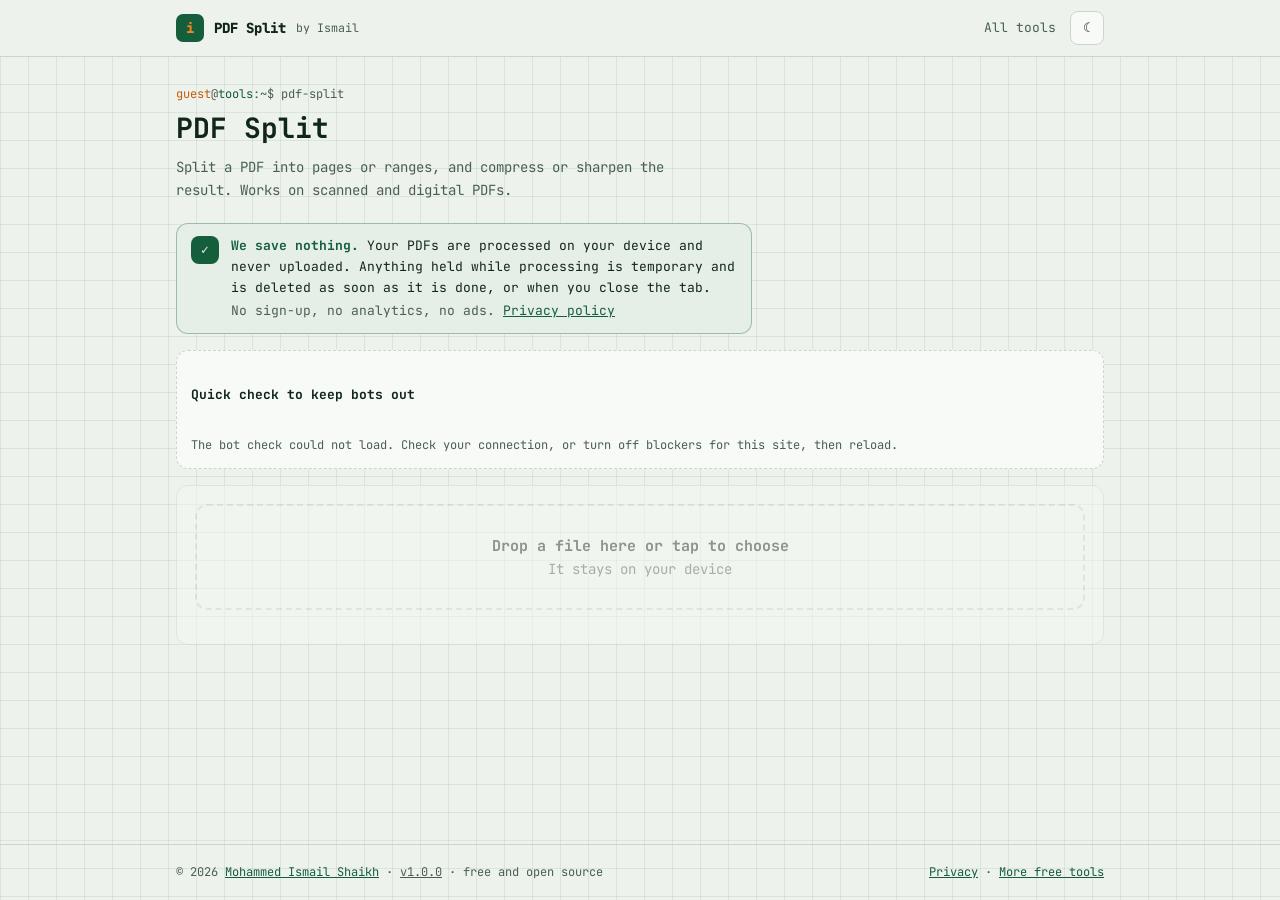
==== public/index.html @ 9765d932 "Start PDF Split" ====
<!doctype html>
<html lang="en">
<head>
<meta charset="utf-8">
<meta http-equiv="Content-Security-Policy" content="default-src 'none'; script-src 'self' https://challenges.cloudflare.com; frame-src https://challenges.cloudflare.com; style-src 'self' 'unsafe-inline'; img-src 'self' data: blob:; font-src 'self'; connect-src 'self' https://*.workers.dev; form-action 'none'; base-uri 'none'">
<meta name="referrer" content="strict-origin-when-cross-origin">
<meta name="viewport" content="width=device-width, initial-scale=1">
<title>PDF Split — Ismail Shaikh</title>
<meta name="description" content="Split a PDF into pages or ranges, and compress or sharpen the result. Works on scanned and digital PDFs.">
<link rel="canonical" href="https://tools.shaikhismail.com/pdf-split/">
<meta property="og:title" content="PDF Split — free, private, in your browser">
<meta property="og:description" content="Split a PDF into pages or ranges, and compress or sharpen the result. Works on scanned and digital PDFs.">
<link rel="icon" href="data:image/svg+xml,<svg xmlns='http://www.w3.org/2000/svg' viewBox='0 0 100 100'><rect width='100' height='100' rx='22' fill='%23155E3B'/><text x='50' y='68' font-size='58' text-anchor='middle' fill='%23F5821F' font-family='monospace' font-weight='bold'>i</text></svg>">
<link rel="stylesheet" href="assets/css/tool.css?v=1.0.0">
</head>
<body>
<header class="top">
  <div class="wrap">
    <a class="brand" href="https://shaikhismail.com/"><span class="logo">i</span>PDF Split <small>by Ismail</small></a>
    <nav>
      <a class="hide-sm" href="/">All tools</a>
      <button class="theme-btn" id="themeBtn" type="button" aria-label="Toggle theme">☾</button>
    </nav>
  </div>
</header>

<main>
  <div class="wrap stack">
    <div>
      <div class="prompt" aria-hidden="true"><span class="u">guest</span>@<span class="d">tools</span>:~$ pdf-split</div>
      <h1>PDF Split</h1>
      <p class="lead">Split a PDF into pages or ranges, and compress or sharpen the result. Works on scanned and digital PDFs.</p>
      <div class="notice" role="note"><span class="ico" aria-hidden="true">✓</span><div><strong>We save nothing.</strong> Your PDFs are processed on your device and never uploaded. Anything held while processing is temporary and is deleted as soon as it is done, or when you close the tab.<p>No sign-up, no analytics, no ads. <a href="privacy.html">Privacy policy</a></p></div></div>
    </div>

    <div class="gate" id="gate"><span class="gate-title">Quick check to keep bots out</span><div class="gate-widget"></div><span class="gate-state" role="status" aria-live="polite">Loading the check…</span></div>

    <div data-gated class="stack">
      <div class="card stack">
        <!-- Build the tool here. Everything inside data-gated stays locked until the bot check passes. -->
        <label class="drop" id="drop">
          <input type="file">
          <strong>Drop a file here or tap to choose</strong>
          <span class="muted">It stays on your device</span>
        </label>
        <p class="muted" id="out" role="status"></p>
      </div>
    </div>
  </div>
</main>

<footer class="foot">
  <div class="wrap">
    <span>&copy; <span id="yr">2026</span> <a href="https://shaikhismail.com/">Mohammed Ismail Shaikh</a> · <a class="ver" id="ver" href="https://github.com/mdism/pdf-split/blob/main/CHANGELOG.md" target="_blank" rel="noopener" title="What changed in this version">v1.0.0</a> · free and open source</span>
    <span><a href="privacy.html">Privacy</a> · <a href="/">More free tools</a></span>
  </div>
</footer>

<script src="assets/js/common.js?v=1.0.0"></script>
<script src="assets/js/app.js?v=1.0.0"></script>
</body>
</html>
---- public/assets/css/tool.css ----
/* Shared styles for the shaikhismail.com free tools.
   Same tokens as the main site: sage paper + forest ink, mint in dark mode, orange for actions. */

/* Font is served from this site (no Google Fonts), so no visitor data goes to a third party. */
@font-face { font-family: 'JetBrains Mono'; font-style: normal; font-weight: 400; font-display: swap; src: url('../fonts/jetbrains-mono-latin-400-normal.woff2') format('woff2'); }
@font-face { font-family: 'JetBrains Mono'; font-style: normal; font-weight: 500; font-display: swap; src: url('../fonts/jetbrains-mono-latin-500-normal.woff2') format('woff2'); }
@font-face { font-family: 'JetBrains Mono'; font-style: normal; font-weight: 700; font-display: swap; src: url('../fonts/jetbrains-mono-latin-700-normal.woff2') format('woff2'); }
@font-face { font-family: 'JetBrains Mono'; font-style: normal; font-weight: 800; font-display: swap; src: url('../fonts/jetbrains-mono-latin-800-normal.woff2') format('woff2'); }

/* ============ TOKENS ============ */
:root {
  --bg:        #EDF2EC;
  --bg-alt:    #E2EADF;
  --surface:   #F7FAF6;
  --ink:       #10261A;
  --ink-soft:  #4A5F52;
  --line:      #C9D6CB;
  --green:     #155E3B;
  --green-2:   #1F8A57;
  --orange:    #C85A06;
  --orange-ink:#FFFFFF;
  --danger:    #B42318;
  --grid:      rgba(21, 94, 59, .09);
  --font:      'JetBrains Mono', ui-monospace, 'SFMono-Regular', Menlo, Consolas, 'DejaVu Sans Mono', monospace;
  color-scheme: light;
}
@media (prefers-color-scheme: dark) {
  :root:not([data-theme="light"]) {
    --bg:        #0E1A14;
    --bg-alt:    #12221A;
    --surface:   #152A1F;
    --ink:       #E3EFE6;
    --ink-soft:  #93AB9C;
    --line:      #25402F;
    --green:     #5FD39A;
    --green-2:   #3FB57C;
    --orange:    #FF9A3D;
    --orange-ink:#1A0F05;
    --danger:    #FF8A7A;
    --grid:      rgba(95, 211, 154, .07);
    color-scheme: dark;
  }
}
:root[data-theme="dark"] {
  --bg:        #0E1A14;
  --bg-alt:    #12221A;
  --surface:   #152A1F;
  --ink:       #E3EFE6;
  --ink-soft:  #93AB9C;
  --line:      #25402F;
  --green:     #5FD39A;
  --green-2:   #3FB57C;
  --orange:    #FF9A3D;
  --orange-ink:#1A0F05;
  --danger:    #FF8A7A;
  --grid:      rgba(95, 211, 154, .07);
  color-scheme: dark;
}

/* ============ BASE ============ */
*, *::before, *::after { box-sizing: border-box; }
html { -webkit-text-size-adjust: 100%; }
body {
  margin: 0; min-height: 100vh; display: flex; flex-direction: column;
  font-family: var(--font); font-size: 14px; line-height: 1.6;
  color: var(--ink); background-color: var(--bg);
  background-image: linear-gradient(var(--grid) 1px, transparent 1px), linear-gradient(90deg, var(--grid) 1px, transparent 1px);
  background-size: 28px 28px;
}
a { color: var(--green); }
h1, h2, h3 { line-height: 1.25; margin: 0 0 .4em; }
.wrap { width: 100%; max-width: 960px; margin: 0 auto; padding: 0 16px; }
.muted { color: var(--ink-soft); }
.sr-only { position: absolute; width: 1px; height: 1px; overflow: hidden; clip: rect(0 0 0 0); white-space: nowrap; }
:focus-visible { outline: 2px solid var(--orange); outline-offset: 2px; }

/* ============ HEADER / FOOTER ============ */
.top { border-bottom: 1px solid var(--line); background: color-mix(in srgb, var(--bg) 88%, transparent); backdrop-filter: blur(6px); position: sticky; top: 0; z-index: 10; }
.top .wrap { display: flex; align-items: center; justify-content: space-between; gap: 12px; height: 56px; }
.brand { display: flex; align-items: center; gap: 10px; text-decoration: none; color: var(--ink); font-weight: 800; }
.brand .logo { width: 28px; height: 28px; border-radius: 7px; background: #155E3B; color: #F5821F; display: grid; place-items: center; font-weight: 800; }
.brand small { font-weight: 400; color: var(--ink-soft); }
.top nav { display: flex; align-items: center; gap: 14px; font-size: 13px; }
.top nav a { text-decoration: none; color: var(--ink-soft); }
.top nav a:hover { color: var(--green); }
.theme-btn { border: 1px solid var(--line); background: var(--surface); color: var(--ink); border-radius: 8px; width: 34px; height: 34px; cursor: pointer; font: inherit; }
main { flex: 1; padding: 28px 0 48px; }
.foot { border-top: 1px solid var(--line); padding: 18px 0; font-size: 12px; color: var(--ink-soft); }
.foot .wrap { display: flex; flex-wrap: wrap; justify-content: space-between; gap: 8px; }

/* ============ PAGE PIECES ============ */
.prompt { font-size: 12px; color: var(--ink-soft); margin-bottom: 6px; }
.prompt .u { color: var(--orange); } .prompt .d { color: var(--green); }
.lead { color: var(--ink-soft); margin: 0 0 22px; max-width: 64ch; }
.card { background: var(--surface); border: 1px solid var(--line); border-radius: 12px; padding: 18px; }
.stack > * + * { margin-top: 16px; }
.grid-2 { display: grid; grid-template-columns: repeat(auto-fit, minmax(260px, 1fr)); gap: 16px; }
.notice { display: flex; gap: 12px; align-items: flex-start; background: color-mix(in srgb, var(--green) 8%, var(--surface)); border: 1px solid color-mix(in srgb, var(--green) 35%, transparent); border-radius: 12px; padding: 12px 14px; font-size: 13px; max-width: 72ch; }
.notice .ico { flex: none; width: 28px; height: 28px; border-radius: 8px; display: grid; place-items: center; background: var(--green); color: var(--bg); font-weight: 800; }
.notice strong { color: var(--green); }
.notice p { margin: 2px 0 0; color: var(--ink-soft); }
.gate { display: flex; flex-wrap: wrap; gap: 8px 16px; align-items: center; background: var(--surface); border: 1px dashed var(--line); border-radius: 12px; padding: 12px 14px; }
.gate .gate-title { font-size: 13px; font-weight: 700; }
.gate .gate-state { font-size: 12px; color: var(--ink-soft); flex-basis: 100%; }
.gate .gate-widget { min-height: 65px; }
[data-gated].locked { opacity: .45; filter: grayscale(.4); pointer-events: none; user-select: none; }
.ver { color: inherit; }
.prose { max-width: 72ch; }
.prose h2 { font-size: 17px; margin-top: 1.6em; }
.prose li + li { margin-top: 4px; }

/* Drop zone */
.drop { display: block; border: 2px dashed var(--line); border-radius: 12px; padding: 28px 16px; text-align: center; cursor: pointer; background: var(--surface); transition: border-color .15s, background .15s; }
.drop:hover, .drop.over { border-color: var(--green); background: color-mix(in srgb, var(--green) 6%, var(--surface)); }
.drop strong { display: block; font-size: 15px; }
.drop input { position: absolute; width: 1px; height: 1px; opacity: 0; }

/* Form controls */
label.f { display: block; font-size: 12px; color: var(--ink-soft); margin-bottom: 4px; }
input[type=number], input[type=text], select {
  width: 100%; font: inherit; color: var(--ink); background: var(--bg); border: 1px solid var(--line);
  border-radius: 8px; padding: 8px 10px; min-height: 38px;
}
input[type=range] { width: 100%; accent-color: var(--green); }
.row { display: flex; flex-wrap: wrap; gap: 12px; align-items: end; }
.row > * { flex: 1 1 140px; }
.seg { display: inline-flex; border: 1px solid var(--line); border-radius: 9px; overflow: hidden; flex-wrap: wrap; }
.seg button { font: inherit; font-size: 13px; border: 0; background: var(--surface); color: var(--ink); padding: 7px 14px; cursor: pointer; }
.seg button + button { border-left: 1px solid var(--line); }
.seg button[aria-pressed=true] { background: var(--green); color: var(--bg); }

.btn { font: inherit; font-weight: 700; border: 1px solid var(--line); background: var(--surface); color: var(--ink); border-radius: 9px; padding: 9px 16px; cursor: pointer; text-decoration: none; display: inline-flex; align-items: center; gap: 6px; }
.btn:hover { border-color: var(--green); }
.btn.primary { background: var(--orange); border-color: var(--orange); color: var(--orange-ink); }
.btn.primary:hover { filter: brightness(1.07); }
.btn:disabled { opacity: .5; cursor: not-allowed; }
.btn.small { padding: 5px 10px; font-size: 12px; font-weight: 500; }
.actions { display: flex; flex-wrap: wrap; gap: 10px; }

/* Result lists */
.list { list-style: none; margin: 0; padding: 0; }
.item { display: flex; align-items: center; gap: 12px; padding: 10px 0; border-top: 1px solid var(--line); }
.item:first-child { border-top: 0; }
.item .thumb { width: 52px; height: 52px; object-fit: cover; border-radius: 8px; border: 1px solid var(--line); flex: none; background: var(--bg-alt); }
.item .info { flex: 1; min-width: 0; }
.item .name { font-weight: 700; overflow: hidden; text-overflow: ellipsis; white-space: nowrap; }
.item .meta { font-size: 12px; color: var(--ink-soft); }
.good { color: var(--green); font-weight: 700; }
.warn { color: var(--orange); font-weight: 700; }
.err  { color: var(--danger); }

/* Stat tiles and tables */
.stats { display: grid; grid-template-columns: repeat(auto-fit, minmax(150px, 1fr)); gap: 12px; }
.stat { background: var(--bg); border: 1px solid var(--line); border-radius: 10px; padding: 12px; }
.stat .k { font-size: 12px; color: var(--ink-soft); }
.stat .v { font-size: 20px; font-weight: 800; font-variant-numeric: tabular-nums; }
.stat.hl .v { color: var(--green); }
.table-wrap { overflow-x: auto; }
table { border-collapse: collapse; width: 100%; font-size: 13px; font-variant-numeric: tabular-nums; }
th, td { text-align: right; padding: 7px 10px; border-bottom: 1px solid var(--line); white-space: nowrap; }
th:first-child, td:first-child { text-align: left; }
th { color: var(--ink-soft); font-weight: 500; }

.tabs { display: flex; gap: 6px; margin-bottom: 16px; flex-wrap: wrap; }
.tabs button { font: inherit; border: 1px solid var(--line); background: var(--surface); color: var(--ink); border-radius: 999px; padding: 6px 16px; cursor: pointer; }
.tabs button[aria-selected=true] { background: var(--green); border-color: var(--green); color: var(--bg); }
[hidden] { display: none !important; }

@media (max-width: 560px) {
  .top nav .hide-sm { display: none; }
  .brand small { display: none; }
}

/* ============ TOOLS INDEX (tools.shaikhismail.com) ============ */
.tools-grid { display: grid; grid-template-columns: repeat(auto-fill, minmax(250px, 1fr)); gap: 16px; }
.tool { display: flex; flex-direction: column; gap: 10px; background: var(--surface); border: 1px solid var(--line); border-radius: 12px; padding: 16px; color: var(--ink); text-decoration: none; transition: border-color .15s, transform .15s; }
a.tool:hover { border-color: var(--green); transform: translateY(-2px); }
.tool .ico { width: 40px; height: 40px; border-radius: 10px; display: grid; place-items: center; background: color-mix(in srgb, var(--green) 14%, transparent); color: var(--green); font-weight: 800; font-size: 15px; }
.tool h2 { margin: 0; font-size: 16px; }
.tool p { margin: 0; font-size: 13px; color: var(--ink-soft); flex: 1; }
.tool .meta { display: flex; justify-content: space-between; gap: 10px; font-size: 12px; color: var(--ink-soft); }
.tool .go { color: var(--orange); font-weight: 700; }
.tool.soon { border-style: dashed; }
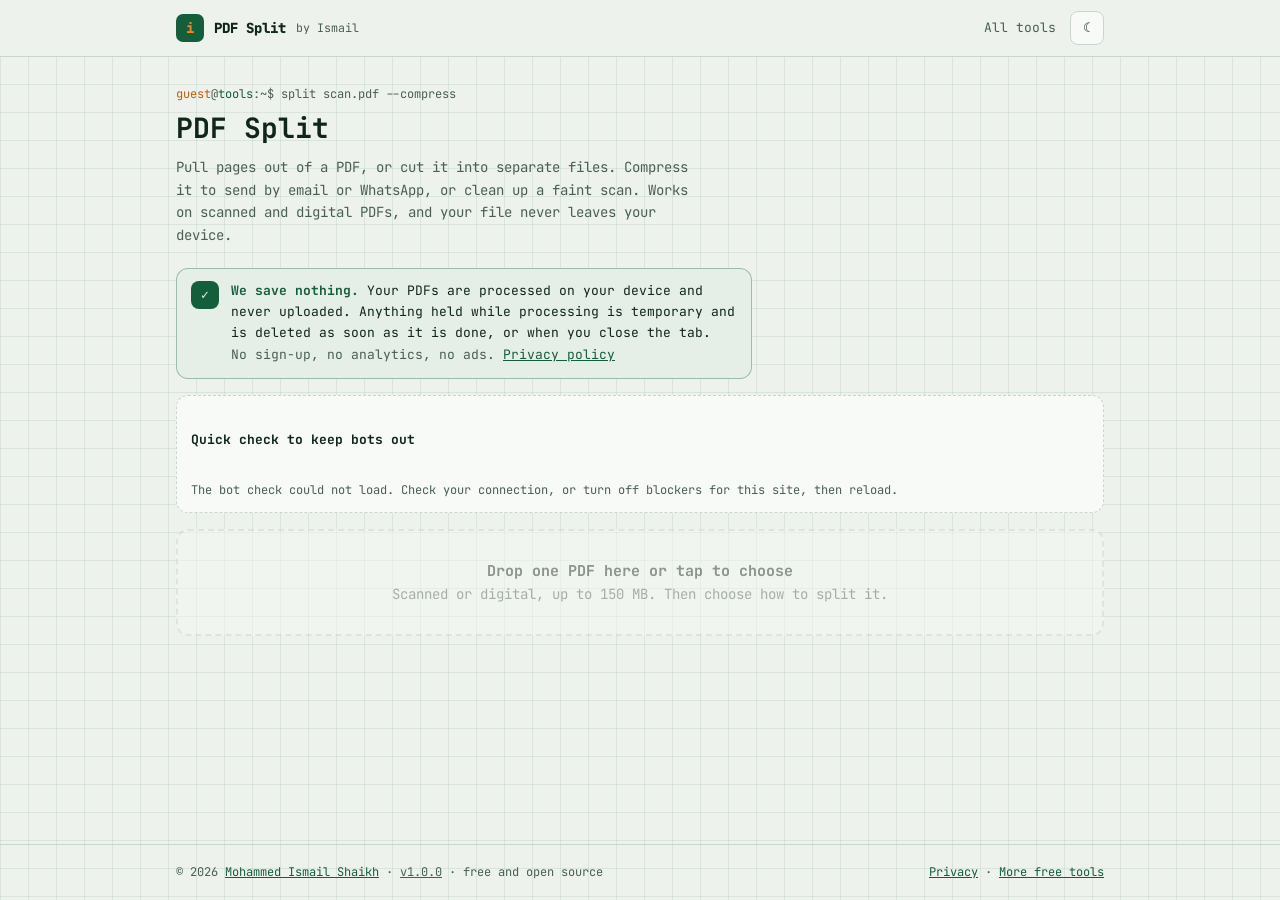
==== commit 1aa88032: "Build PDF Split: compress and enhance options for scanned and digital PDFs" ====
--- a/public/index.html
+++ b/public/index.html
@@ -6,10 +6,10 @@
 <meta name="referrer" content="strict-origin-when-cross-origin">
 <meta name="viewport" content="width=device-width, initial-scale=1">
 <title>PDF Split — Ismail Shaikh</title>
-<meta name="description" content="Split a PDF into pages or ranges, and compress or sharpen the result. Works on scanned and digital PDFs.">
+<meta name="description" content="Split a PDF into pages or ranges, and compress or enhance the result. Scanned or digital.">
 <link rel="canonical" href="https://tools.shaikhismail.com/pdf-split/">
 <meta property="og:title" content="PDF Split — free, private, in your browser">
-<meta property="og:description" content="Split a PDF into pages or ranges, and compress or sharpen the result. Works on scanned and digital PDFs.">
+<meta property="og:description" content="Split a PDF into pages or ranges, and compress or enhance the result. Scanned or digital.">
 <link rel="icon" href="data:image/svg+xml,<svg xmlns='http://www.w3.org/2000/svg' viewBox='0 0 100 100'><rect width='100' height='100' rx='22' fill='%23155E3B'/><text x='50' y='68' font-size='58' text-anchor='middle' fill='%23F5821F' font-family='monospace' font-weight='bold'>i</text></svg>">
 <link rel="stylesheet" href="assets/css/tool.css?v=1.0.0">
 </head>
@@ -27,23 +27,93 @@
 <main>
   <div class="wrap stack">
     <div>
-      <div class="prompt" aria-hidden="true"><span class="u">guest</span>@<span class="d">tools</span>:~$ pdf-split</div>
+      <div class="prompt" aria-hidden="true"><span class="u">guest</span>@<span class="d">tools</span>:~$ split scan.pdf --compress</div>
       <h1>PDF Split</h1>
-      <p class="lead">Split a PDF into pages or ranges, and compress or sharpen the result. Works on scanned and digital PDFs.</p>
+      <p class="lead">Pull pages out of a PDF, or cut it into separate files. Compress it to send by email or WhatsApp, or clean up a faint scan. Works on scanned and digital PDFs, and your file never leaves your device.</p>
       <div class="notice" role="note"><span class="ico" aria-hidden="true">✓</span><div><strong>We save nothing.</strong> Your PDFs are processed on your device and never uploaded. Anything held while processing is temporary and is deleted as soon as it is done, or when you close the tab.<p>No sign-up, no analytics, no ads. <a href="privacy.html">Privacy policy</a></p></div></div>
     </div>
 
     <div class="gate" id="gate"><span class="gate-title">Quick check to keep bots out</span><div class="gate-widget"></div><span class="gate-state" role="status" aria-live="polite">Loading the check…</span></div>
 
     <div data-gated class="stack">
-      <div class="card stack">
-        <!-- Build the tool here. Everything inside data-gated stays locked until the bot check passes. -->
-        <label class="drop" id="drop">
-          <input type="file">
-          <strong>Drop a file here or tap to choose</strong>
-          <span class="muted">It stays on your device</span>
-        </label>
-        <p class="muted" id="out" role="status"></p>
+      <label class="drop" id="drop">
+        <input type="file" accept="application/pdf,.pdf">
+        <strong>Drop one PDF here or tap to choose</strong>
+        <span class="muted">Scanned or digital, up to 150 MB. Then choose how to split it.</span>
+      </label>
+
+      <div class="card stack" id="card" hidden>
+        <div><div class="name" id="fileName" style="font-weight:700;overflow-wrap:anywhere"></div><div class="muted" id="fileInfo" style="font-size:12px"></div></div>
+
+        <div>
+          <span class="f">How to split</span>
+          <div class="seg" role="group" aria-label="Split mode" id="modes">
+            <button type="button" data-mode="extract" aria-pressed="true">Extract pages</button>
+            <button type="button" data-mode="ranges" aria-pressed="false">Each range as a file</button>
+            <button type="button" data-mode="each" aria-pressed="false">Every page</button>
+            <button type="button" data-mode="chunks" aria-pressed="false">Every N pages</button>
+          </div>
+        </div>
+        <div id="modeRange">
+          <label class="f" for="range">Pages</label>
+          <input id="range" type="text" placeholder="e.g. 1-3, 5, 8-end" autocomplete="off">
+          <div class="muted" id="rangeHint" style="font-size:12px"></div>
+        </div>
+        <div id="modeChunks" hidden>
+          <label class="f" for="chunk">Pages per file</label>
+          <input id="chunk" type="number" min="1" value="2" inputmode="numeric">
+        </div>
+
+        <div class="opts stack" id="opts">
+          <div>
+            <span class="f">Output quality</span>
+            <div class="seg" role="group" aria-label="Output quality" data-opt="mode">
+              <button type="button" data-v="original" aria-pressed="true">Keep original</button>
+              <button type="button" data-v="compress" aria-pressed="false">Compress</button>
+              <button type="button" data-v="enhance" aria-pressed="false">Enhance</button>
+            </div>
+            <p class="muted hint" style="font-size:12px;margin:6px 0 0"></p>
+          </div>
+          <div data-show="compress" hidden>
+            <span class="f">Strength</span>
+            <div class="seg" role="group" aria-label="Compression strength" data-opt="level">
+              <button type="button" data-v="light" aria-pressed="false">Light</button>
+              <button type="button" data-v="balanced" aria-pressed="true">Balanced</button>
+              <button type="button" data-v="strong" aria-pressed="false">Strong</button>
+            </div>
+          </div>
+          <div data-show="enhance" hidden>
+            <span class="f">Sharpness</span>
+            <div class="seg" role="group" aria-label="Enhance sharpness" data-opt="enhance">
+              <button type="button" data-v="standard" aria-pressed="true">Standard</button>
+              <button type="button" data-v="high" aria-pressed="false">Maximum (300 dpi)</button>
+            </div>
+          </div>
+          <div class="row" data-show="changed" hidden>
+            <div>
+              <label class="f" for="optColor">Colour</label>
+              <select id="optColor" data-opt="color">
+                <option value="color">Keep colour</option>
+                <option value="gray">Greyscale (smaller)</option>
+                <option value="bw">Black &amp; white (smallest, for text)</option>
+              </select>
+            </div>
+            <div>
+              <label class="f" for="optType">Page type</label>
+              <select id="optType" data-opt="pageType">
+                <option value="auto">Detect each page</option>
+                <option value="scanned">Treat all as scanned</option>
+                <option value="digital">Treat all as digital</option>
+              </select>
+            </div>
+          </div>
+        </div>
+        <div class="actions">
+          <button class="btn primary" id="go" type="button">Split &amp; download</button>
+          <button class="btn" id="again" type="button">Choose another PDF</button>
+        </div>
+        <p class="muted" id="status" role="status" aria-live="polite" hidden></p>
+        <p class="err" id="err" hidden></p>
       </div>
     </div>
   </div>
@@ -57,6 +127,9 @@
 </footer>
 
 <script src="assets/js/common.js?v=1.0.0"></script>
+<script src="assets/vendor/pdf-lib.min.js"></script>
+<script src="assets/vendor/fflate.min.js"></script>
+<script src="assets/js/pdf-engine.js?v=1.0.0"></script>
 <script src="assets/js/app.js?v=1.0.0"></script>
 </body>
 </html>
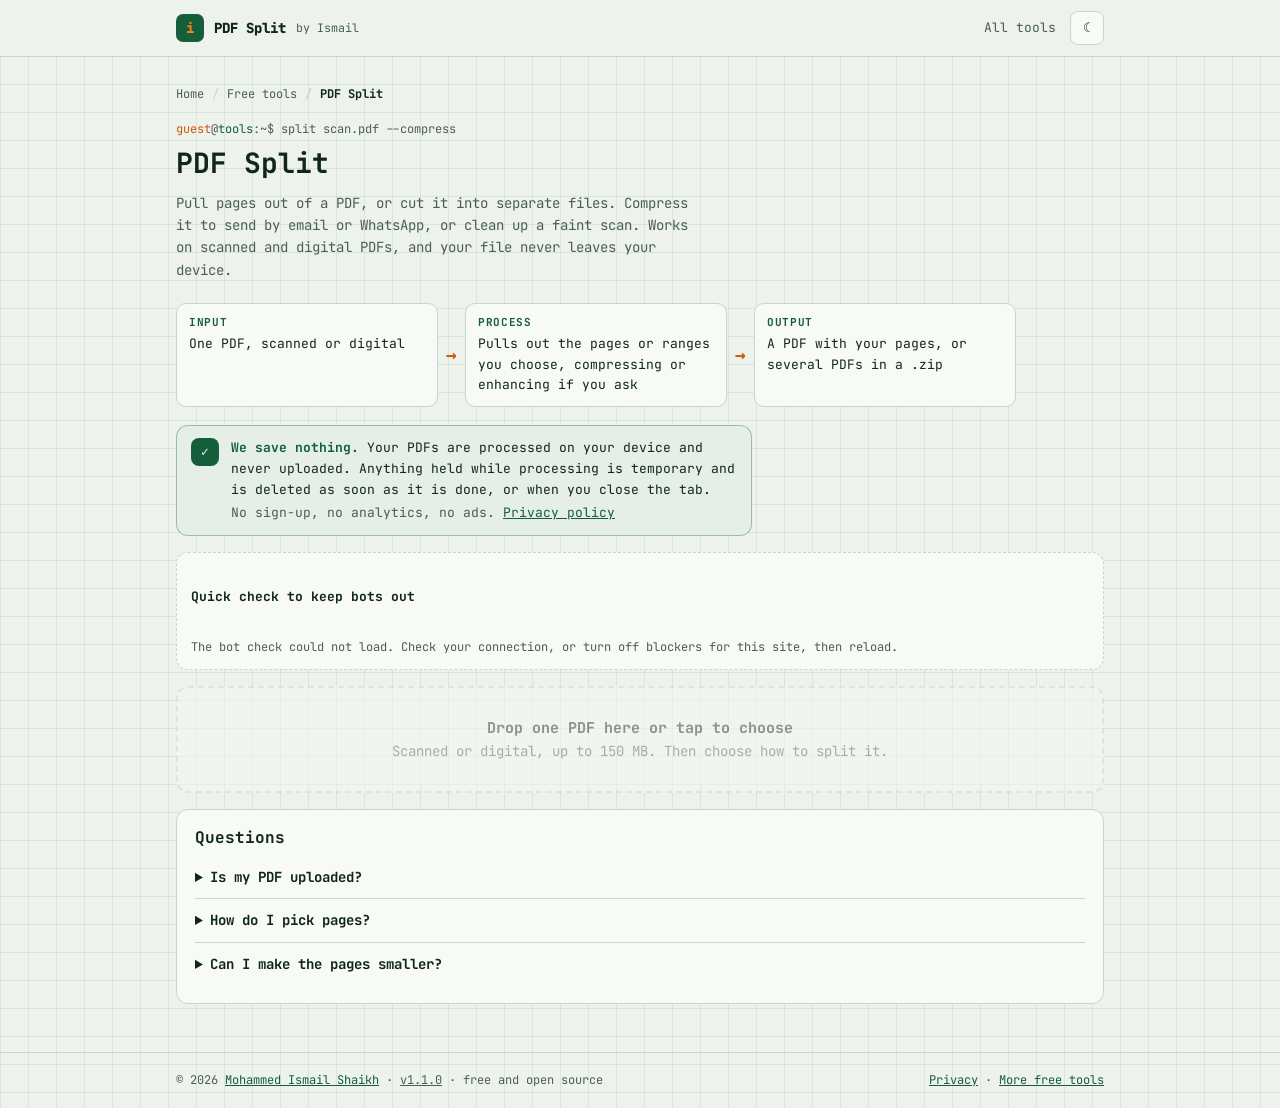
==== commit ea4d827c: "updated" ====
--- a/public/index.html
+++ b/public/index.html
@@ -5,13 +5,27 @@
 <meta http-equiv="Content-Security-Policy" content="default-src 'none'; script-src 'self' https://challenges.cloudflare.com; frame-src https://challenges.cloudflare.com; style-src 'self' 'unsafe-inline'; img-src 'self' data: blob:; font-src 'self'; connect-src 'self' https://*.workers.dev; form-action 'none'; base-uri 'none'">
 <meta name="referrer" content="strict-origin-when-cross-origin">
 <meta name="viewport" content="width=device-width, initial-scale=1">
-<title>PDF Split — Ismail Shaikh</title>
-<meta name="description" content="Split a PDF into pages or ranges, and compress or enhance the result. Scanned or digital.">
+<!-- seo -->
+<title>Split PDF Online Free: Extract Pages, Ranges or Every Page (No Upload)</title>
+<meta name="description" content="Split a PDF for free: extract pages, save each range or every page as its own file, and compress or clean up scans. Runs in your browser, nothing is uploaded.">
+<meta name="robots" content="index, follow, max-image-preview:large">
 <link rel="canonical" href="https://tools.shaikhismail.com/pdf-split/">
-<meta property="og:title" content="PDF Split — free, private, in your browser">
-<meta property="og:description" content="Split a PDF into pages or ranges, and compress or enhance the result. Scanned or digital.">
+<meta name="author" content="Mohammed Ismail Shaikh">
+<meta name="theme-color" content="#155E3B">
+<meta property="og:type" content="website">
+<meta property="og:site_name" content="Free tools by Ismail Shaikh">
+<meta property="og:locale" content="en_IN">
+<meta property="og:url" content="https://tools.shaikhismail.com/pdf-split/">
+<meta property="og:title" content="Split PDF Online Free: Extract Pages, Ranges or Every Page (No Upload)">
+<meta property="og:description" content="Split a PDF for free: extract pages, save each range or every page as its own file, and compress or clean up scans. Runs in your browser, nothing is uploaded.">
+<meta property="og:image" content="https://tools.shaikhismail.com/pdf-split/assets/og.png">
+<meta property="og:image:width" content="1200">
+<meta property="og:image:height" content="630">
+<meta name="twitter:card" content="summary_large_image">
+<script type="application/ld+json">{"@context":"https://schema.org","@graph":[{"@type":"WebApplication","name":"PDF Split","url":"https://tools.shaikhismail.com/pdf-split/","description":"Split a PDF for free: extract pages, save each range or every page as its own file, and compress or clean up scans. Runs in your browser, nothing is uploaded.","applicationCategory":"UtilitiesApplication","operatingSystem":"Any (runs in your web browser)","browserRequirements":"Requires JavaScript","isAccessibleForFree":true,"offers":{"@type":"Offer","price":"0","priceCurrency":"INR"},"featureList":["Extract chosen pages","Each range as a file","Every page or every N pages","Compress the result","Enhance faint scans"],"image":"https://tools.shaikhismail.com/pdf-split/assets/og.png","inLanguage":"en","author":{"@type":"Person","name":"Mohammed Ismail Shaikh","url":"https://shaikhismail.com/"},"publisher":{"@type":"Person","name":"Mohammed Ismail Shaikh","url":"https://shaikhismail.com/"}},{"@type":"BreadcrumbList","itemListElement":[{"@type":"ListItem","position":1,"name":"Home","item":"https://shaikhismail.com/"},{"@type":"ListItem","position":2,"name":"Free tools","item":"https://tools.shaikhismail.com/"},{"@type":"ListItem","position":3,"name":"PDF Split","item":"https://tools.shaikhismail.com/pdf-split/"}]},{"@type":"FAQPage","mainEntity":[{"@type":"Question","name":"Is my PDF uploaded?","acceptedAnswer":{"@type":"Answer","text":"No. The PDF is split by your own browser and never leaves your device. Nothing is saved."}},{"@type":"Question","name":"How do I pick pages?","acceptedAnswer":{"@type":"Answer","text":"Type pages and ranges like 1-3, 5 to extract them into one PDF, or choose to save each range, every page or every N pages as separate files."}},{"@type":"Question","name":"Can I make the pages smaller?","acceptedAnswer":{"@type":"Answer","text":"Yes. Choose Compress, and pick greyscale or black and white for the smallest files. Enhance cleans up faint scans."}}]}]}</script>
+<!-- /seo -->
 <link rel="icon" href="data:image/svg+xml,<svg xmlns='http://www.w3.org/2000/svg' viewBox='0 0 100 100'><rect width='100' height='100' rx='22' fill='%23155E3B'/><text x='50' y='68' font-size='58' text-anchor='middle' fill='%23F5821F' font-family='monospace' font-weight='bold'>i</text></svg>">
-<link rel="stylesheet" href="assets/css/tool.css?v=1.0.0">
+<link rel="stylesheet" href="assets/css/tool.css?v=1.1.0">
 </head>
 <body>
 <header class="top">
@@ -26,10 +40,16 @@
 
 <main>
   <div class="wrap stack">
+<!-- crumbs -->
+    <nav class="crumbs" aria-label="Breadcrumb"><ol><li><a href="https://shaikhismail.com/">Home</a></li><li><a href="/">Free tools</a></li><li aria-current="page">PDF Split</li></ol></nav>
+<!-- /crumbs -->
     <div>
       <div class="prompt" aria-hidden="true"><span class="u">guest</span>@<span class="d">tools</span>:~$ split scan.pdf --compress</div>
       <h1>PDF Split</h1>
       <p class="lead">Pull pages out of a PDF, or cut it into separate files. Compress it to send by email or WhatsApp, or clean up a faint scan. Works on scanned and digital PDFs, and your file never leaves your device.</p>
+<!-- flow -->
+      <ol class="flow" aria-label="How it works"><li><b>Input</b>One PDF, scanned or digital</li><li class="arrow" aria-hidden="true">→</li><li><b>Process</b>Pulls out the pages or ranges you choose, compressing or enhancing if you ask</li><li class="arrow" aria-hidden="true">→</li><li><b>Output</b>A PDF with your pages, or several PDFs in a .zip</li></ol>
+<!-- /flow -->
       <div class="notice" role="note"><span class="ico" aria-hidden="true">✓</span><div><strong>We save nothing.</strong> Your PDFs are processed on your device and never uploaded. Anything held while processing is temporary and is deleted as soon as it is done, or when you close the tab.<p>No sign-up, no analytics, no ads. <a href="privacy.html">Privacy policy</a></p></div></div>
     </div>
 
@@ -116,20 +136,28 @@
         <p class="err" id="err" hidden></p>
       </div>
     </div>
+<!-- faq -->
+    <section class="card faq" aria-labelledby="faqTitle">
+      <h2 id="faqTitle">Questions</h2>
+      <details><summary>Is my PDF uploaded?</summary><p>No. The PDF is split by your own browser and never leaves your device. Nothing is saved.</p></details>
+      <details><summary>How do I pick pages?</summary><p>Type pages and ranges like 1-3, 5 to extract them into one PDF, or choose to save each range, every page or every N pages as separate files.</p></details>
+      <details><summary>Can I make the pages smaller?</summary><p>Yes. Choose Compress, and pick greyscale or black and white for the smallest files. Enhance cleans up faint scans.</p></details>
+    </section>
+<!-- /faq -->
   </div>
 </main>
 
 <footer class="foot">
   <div class="wrap">
-    <span>&copy; <span id="yr">2026</span> <a href="https://shaikhismail.com/">Mohammed Ismail Shaikh</a> · <a class="ver" id="ver" href="https://github.com/mdism/pdf-split/blob/main/CHANGELOG.md" target="_blank" rel="noopener" title="What changed in this version">v1.0.0</a> · free and open source</span>
+    <span>&copy; <span id="yr">2026</span> <a href="https://shaikhismail.com/">Mohammed Ismail Shaikh</a> · <a class="ver" id="ver" href="https://github.com/mdism/pdf-split/blob/main/CHANGELOG.md" target="_blank" rel="noopener" title="What changed in this version">v1.1.0</a> · free and open source</span>
     <span><a href="privacy.html">Privacy</a> · <a href="/">More free tools</a></span>
   </div>
 </footer>
 
-<script src="assets/js/common.js?v=1.0.0"></script>
+<script src="assets/js/common.js?v=1.1.0"></script>
 <script src="assets/vendor/pdf-lib.min.js"></script>
 <script src="assets/vendor/fflate.min.js"></script>
-<script src="assets/js/pdf-engine.js?v=1.0.0"></script>
-<script src="assets/js/app.js?v=1.0.0"></script>
+<script src="assets/js/pdf-engine.js?v=1.1.0"></script>
+<script src="assets/js/app.js?v=1.1.0"></script>
 </body>
 </html>
--- a/public/assets/css/tool.css
+++ b/public/assets/css/tool.css
@@ -116,8 +116,8 @@
 .drop input { position: absolute; width: 1px; height: 1px; opacity: 0; }
 
 /* Form controls */
-label.f { display: block; font-size: 12px; color: var(--ink-soft); margin-bottom: 4px; }
-input[type=number], input[type=text], select {
+label.f, div.f { display: block; font-size: 12px; color: var(--ink-soft); margin-bottom: 4px; }
+input[type=number], input[type=text], input[type=date], input[type=time], input[type=password], select {
   width: 100%; font: inherit; color: var(--ink); background: var(--bg); border: 1px solid var(--line);
   border-radius: 8px; padding: 8px 10px; min-height: 38px;
 }
@@ -181,3 +181,46 @@
 .tool .meta { display: flex; justify-content: space-between; gap: 10px; font-size: 12px; color: var(--ink-soft); }
 .tool .go { color: var(--orange); font-weight: 700; }
 .tool.soon { border-style: dashed; }
+
+/* ============ BREADCRUMB ============ */
+.crumbs ol { list-style: none; margin: 0 0 14px; padding: 0; display: flex; flex-wrap: wrap; gap: 4px 0; font-size: 12px; color: var(--ink-soft); }
+.crumbs li + li::before { content: '/'; margin: 0 8px; color: var(--line); }
+.crumbs a { color: var(--ink-soft); text-decoration: none; }
+.crumbs a:hover { color: var(--green); text-decoration: underline; }
+.crumbs [aria-current] { color: var(--ink); font-weight: 700; }
+
+/* ============ INPUT → PROCESS → OUTPUT ============ */
+.flow { display: grid; grid-template-columns: 1fr auto 1fr auto 1fr; align-items: stretch; gap: 8px; margin: 0 0 18px; max-width: 840px; padding: 0; list-style: none; }
+.flow li { background: var(--surface); border: 1px solid var(--line); border-radius: 10px; padding: 10px 12px; font-size: 13px; }
+.flow li.arrow { background: none; border: 0; padding: 0; display: grid; place-items: center; color: var(--orange); font-weight: 800; font-size: 18px; }
+.flow b { display: block; font-size: 11px; letter-spacing: .06em; text-transform: uppercase; color: var(--green); margin-bottom: 2px; }
+@media (max-width: 640px) {
+  .flow { grid-template-columns: 1fr; gap: 4px; }
+  .flow li.arrow { transform: rotate(90deg); height: 18px; }
+}
+
+/* ============ FAQ ============ */
+.faq h2 { font-size: 16px; margin-bottom: 8px; }
+.faq details { border-top: 1px solid var(--line); padding: 10px 0; }
+.faq details:first-of-type { border-top: 0; }
+.faq summary { cursor: pointer; font-weight: 700; }
+.faq details p { margin: 6px 0 0; color: var(--ink-soft); max-width: 72ch; }
+
+/* ============ PAGE / IMAGE GRID (PDF to Image, Image to PDF) ============ */
+.tiles { display: grid; grid-template-columns: repeat(auto-fill, minmax(150px, 1fr)); gap: 12px; list-style: none; margin: 0; padding: 0; }
+.tile { position: relative; display: flex; flex-direction: column; gap: 6px; background: var(--bg); border: 1px solid var(--line); border-radius: 10px; padding: 8px; }
+.tile.dragging { opacity: .4; }
+.tile.drop-before { box-shadow: -4px 0 0 var(--orange); }
+.tile .pic { aspect-ratio: 3 / 4; display: grid; place-items: center; background: var(--bg-alt); border-radius: 6px; overflow: hidden; cursor: grab; }
+.tile .pic img { max-width: 100%; max-height: 100%; object-fit: contain; transition: transform .2s; }
+.tile .num { z-index: 1; position: absolute; top: 12px; left: 12px; background: var(--green); color: var(--bg); font-size: 11px; font-weight: 800; border-radius: 6px; padding: 1px 7px; }
+.tile .name { font-size: 12px; overflow: hidden; text-overflow: ellipsis; white-space: nowrap; }
+.tile .meta { font-size: 11px; color: var(--ink-soft); }
+.tile .tools { display: flex; gap: 4px; flex-wrap: wrap; }
+.tile .tools .btn { flex: 1 1 auto; justify-content: center; padding: 4px 6px; }
+.progress { height: 6px; border-radius: 3px; background: var(--bg-alt); overflow: hidden; }
+.progress > span { display: block; height: 100%; width: 0; background: var(--green); transition: width .2s; }
+.check { display: flex; gap: 8px; align-items: center; font-size: 13px; }
+.big { font-size: 22px; font-weight: 800; line-height: 1.35; color: var(--green); margin: 0; }
+.stat .v { overflow-wrap: anywhere; }
+@media (max-width: 560px) { .stat .v { font-size: 17px; } }
